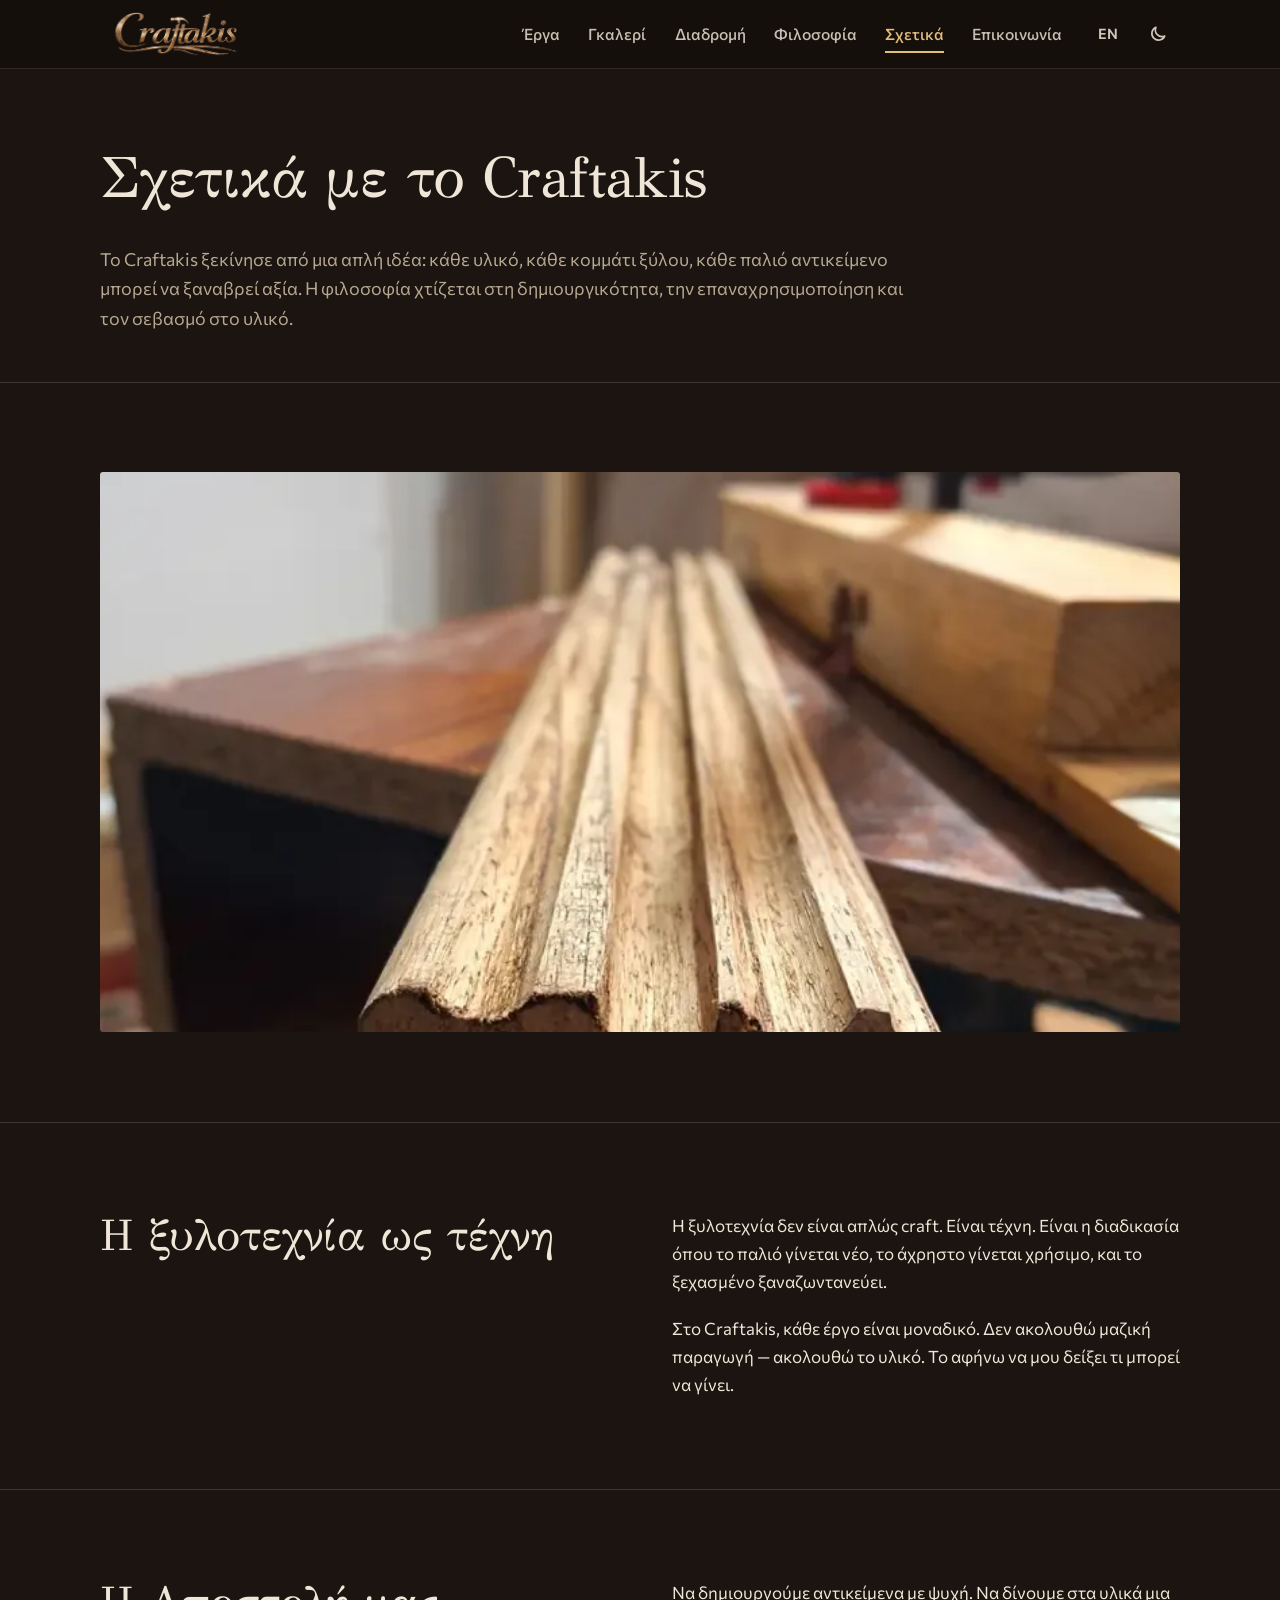
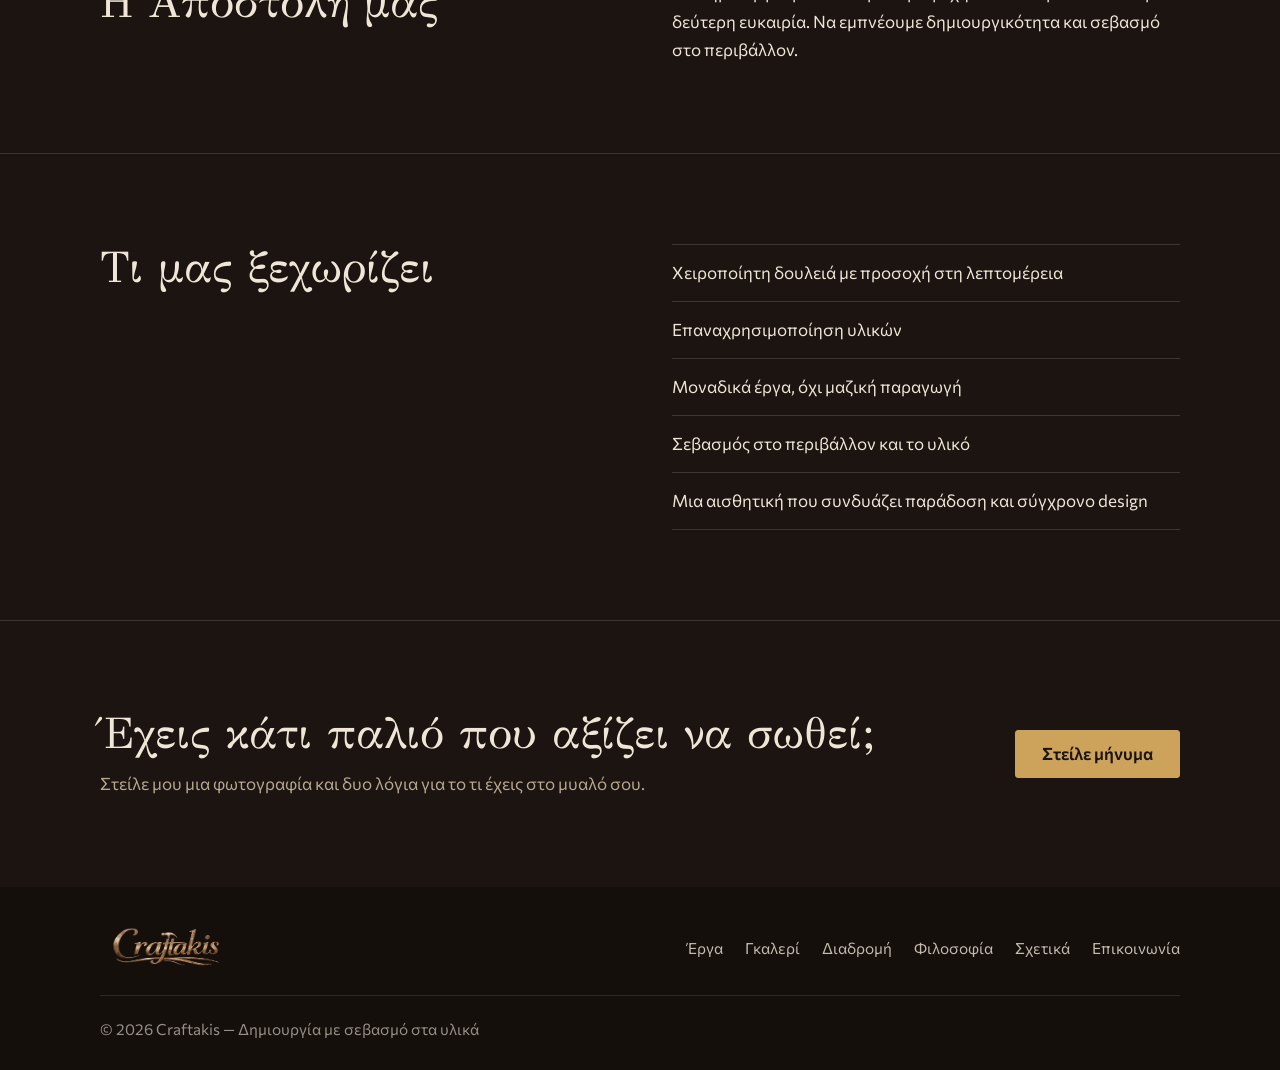
==== about.html @ f89910d8 "Craftakis site" ====
<!DOCTYPE html>
<html lang="el" data-title-en="About • Craftakis">
<head>
    <meta charset="UTF-8">
    <meta name="viewport" content="width=device-width, initial-scale=1.0">
    <title>Σχετικά • Craftakis</title>
    <meta name="description" content="Το Craftakis είναι ένα μικρό εργαστήρι ξυλουργικής: χειροποίητη δουλειά, επαναχρησιμοποίηση υλικών και μοναδικά κομμάτια.">
    <link rel="canonical" href="https://craftakis.gr/about.html">
    <meta name="theme-color" content="#150f0c">
    <meta property="og:type" content="website">
    <meta property="og:site_name" content="Craftakis">
    <meta property="og:title" content="Σχετικά • Craftakis">
    <meta property="og:description" content="Το Craftakis είναι ένα μικρό εργαστήρι ξυλουργικής: χειροποίητη δουλειά, επαναχρησιμοποίηση υλικών και μοναδικά κομμάτια.">
    <meta property="og:url" content="https://craftakis.gr/about.html">
    <meta property="og:image" content="https://craftakis.gr/assets/og.jpg">
    <meta name="twitter:card" content="summary_large_image">
    <link rel="icon" href="/assets/favicon.svg" type="image/svg+xml">
    <script>try{if(localStorage.getItem('craftakisTheme2')==='light')document.documentElement.dataset.theme='light'}catch(e){}</script>
    <link rel="preconnect" href="https://fonts.googleapis.com">
    <link rel="preconnect" href="https://fonts.gstatic.com" crossorigin>
    <link href="https://fonts.googleapis.com/css2?family=Commissioner:wght@400;500;600;700&family=GFS+Didot&display=swap" rel="stylesheet">
    <link rel="stylesheet" href="/style.css?v=20261118">
</head>
<body>
<a class="skip-link" href="#main" data-en="Skip to content">Μετάβαση στο περιεχόμενο</a>

<header class="site-header">
    <div class="wrap header-inner">
        <a class="brand" href="/" aria-label="Craftakis — αρχική">
            <img src="/assets/logo.webp" alt="Craftakis" width="640" height="190">
        </a>

        <nav class="site-nav" id="siteNav" aria-label="Κύρια πλοήγηση">
            <a href="/projects.html" data-en="Projects">Έργα</a>
            <a href="/gallery.html" data-en="Gallery">Γκαλερί</a>
            <a href="/journey.html" data-en="Journey">Διαδρομή</a>
            <a href="/philosophy.html" data-en="Philosophy">Φιλοσοφία</a>
            <a href="/about.html" aria-current="page" data-en="About">Σχετικά</a>
            <a href="/contact.html" data-en="Contact">Επικοινωνία</a>
        </nav>

        <div class="header-tools">
            <button class="tool-btn" id="langToggle" type="button" data-ui-label="langToggle" aria-label="Switch to English"><span data-ui="langLabel">EN</span></button>
            <button class="tool-btn" id="themeToggle" type="button" data-ui-label="themeToggle" aria-label="Αλλαγή θέματος">
                <svg class="icon-moon" viewBox="0 0 24 24" fill="none" stroke="currentColor" stroke-width="2" stroke-linecap="round" stroke-linejoin="round" aria-hidden="true"><path d="M20 14.5A8 8 0 0 1 9.5 4a8 8 0 1 0 10.5 10.5z"/></svg>
                <svg class="icon-sun" viewBox="0 0 24 24" fill="none" stroke="currentColor" stroke-width="2" stroke-linecap="round" aria-hidden="true"><circle cx="12" cy="12" r="4"/><path d="M12 2v2M12 20v2M2 12h2M20 12h2M4.9 4.9l1.4 1.4M17.7 17.7l1.4 1.4M4.9 19.1l1.4-1.4M17.7 6.3l1.4-1.4"/></svg>
            </button>
            <button class="tool-btn menu-btn" id="menuToggle" type="button" aria-controls="siteNav" aria-expanded="false" data-ui-label="menu" aria-label="Μενού">
                <span class="bar"></span><span class="bar"></span><span class="bar"></span>
            </button>
        </div>
    </div>
</header>

<main id="main">
<div class="wrap page-head">
    <h1 data-en="About Craftakis">Σχετικά με το Craftakis</h1>
    <p data-en="Craftakis started from a simple idea: every material, every piece of wood, every old object can regain value. The philosophy is built on creativity, reuse and respect for the material.">Το Craftakis ξεκίνησε από μια απλή ιδέα: κάθε υλικό, κάθε κομμάτι ξύλου, κάθε παλιό αντικείμενο μπορεί να ξαναβρεί αξία. Η φιλοσοφία χτίζεται στη δημιουργικότητα, την επαναχρησιμοποίηση και τον σεβασμό στο υλικό.</p>
</div>

<section class="section">
    <div class="wrap">
        <figure class="wide-photo">
            <img src="/assets/work/tool-cabinet.webp" alt="Εργαλεία χειρός στο εργαστήρι" width="1600" height="2133" loading="lazy" decoding="async">
        </figure>
    </div>
</section>

<section class="section">
    <div class="wrap split">
        <h2 data-en="Woodwork as art">Η ξυλοτεχνία ως τέχνη</h2>
        <div class="prose">
            <p data-en="Woodwork is not just craft. It is art. It is the process where old becomes new, useless becomes useful, and forgotten becomes alive again.">Η ξυλοτεχνία δεν είναι απλώς craft. Είναι τέχνη. Είναι η διαδικασία όπου το παλιό γίνεται νέο, το άχρηστο γίνεται χρήσιμο, και το ξεχασμένο ξαναζωντανεύει.</p>
            <p data-en="At Craftakis, every project is unique. I do not follow mass production — I follow the material. I let it show me what it can become.">Στο Craftakis, κάθε έργο είναι μοναδικό. Δεν ακολουθώ μαζική παραγωγή — ακολουθώ το υλικό. Το αφήνω να μου δείξει τι μπορεί να γίνει.</p>
        </div>
    </div>
</section>

<section class="section">
    <div class="wrap split">
        <h2 data-en="Our Mission">Η Αποστολή μας</h2>
        <div class="prose"><p data-en="To create objects with soul. To give materials a second chance. To inspire creativity and respect for the environment.">Να δημιουργούμε αντικείμενα με ψυχή. Να δίνουμε στα υλικά μια δεύτερη ευκαιρία. Να εμπνέουμε δημιουργικότητα και σεβασμό στο περιβάλλον.</p></div>
    </div>
</section>

<section class="section">
    <div class="wrap split">
        <h2 data-en="What Sets Us Apart">Τι μας ξεχωρίζει</h2>
        <ul class="values">
            <li data-en="Handmade work with attention to detail">Χειροποίητη δουλειά με προσοχή στη λεπτομέρεια</li>
            <li data-en="Reuse of materials">Επαναχρησιμοποίηση υλικών</li>
            <li data-en="Unique projects, not mass production">Μοναδικά έργα, όχι μαζική παραγωγή</li>
            <li data-en="Respect for the environment and the material">Σεβασμός στο περιβάλλον και το υλικό</li>
            <li data-en="An aesthetic that combines tradition and modern design">Μια αισθητική που συνδυάζει παράδοση και σύγχρονο design</li>
        </ul>
    </div>
</section>

<section class="section">
    <div class="wrap cta">
        <div>
            <h2 data-en="Got something old worth saving?">Έχεις κάτι παλιό που αξίζει να σωθεί;</h2>
            <p data-en="Send me a photo and a few words about what you have in mind.">Στείλε μου μια φωτογραφία και δυο λόγια για το τι έχεις στο μυαλό σου.</p>
        </div>
        <a class="btn" href="/contact.html" data-en="Send a message">Στείλε μήνυμα</a>
    </div>
</section>
</main>

<footer class="site-footer">
    <div class="wrap footer-inner">
        <a href="/" aria-label="Craftakis — αρχική"><img src="/assets/logo.webp" alt="Craftakis" width="640" height="190" loading="lazy"></a>
        <nav class="footer-nav" aria-label="Υποσέλιδο">
            <a href="/projects.html" data-en="Projects">Έργα</a>
            <a href="/gallery.html" data-en="Gallery">Γκαλερί</a>
            <a href="/journey.html" data-en="Journey">Διαδρομή</a>
            <a href="/philosophy.html" data-en="Philosophy">Φιλοσοφία</a>
            <a href="/about.html" data-en="About">Σχετικά</a>
            <a href="/contact.html" data-en="Contact">Επικοινωνία</a>
        </nav>
        <p class="footer-copy" data-en="© 2026 Craftakis — Creation with respect for materials">© 2026 Craftakis — Δημιουργία με σεβασμό στα υλικά</p>
    </div>
</footer>

<script src="/script.js?v=20261118" defer></script>
</body>
</html>
---- style.css ----
/* ==========================================================
   CRAFTAKIS — stylesheet
   Χρώματα: καρυδιά (φόντο), περγαμηνή (κείμενο), μπρούντζος (έμφαση)
   Γραμματοσειρές: GFS Didot (τίτλοι), Commissioner (κείμενο) — και οι δύο
   υποστηρίζουν ελληνικά.
   ========================================================== */

:root {
    --bg: #1b1410;
    --bg-raised: #251b15;
    --text: #efe6d8;
    --muted: #b7a892;
    --accent: #cda35c;
    --accent-ink: #1b1410;
    --line: rgba(239, 230, 216, 0.16);
    --field: #130e0b;
    --walnut: #150f0c;
    --walnut-text: #efe6d8;
    --danger: #e08a6f;

    --display: 'GFS Didot', 'Noto Serif Display', Georgia, 'Times New Roman', serif;
    --body: 'Commissioner', system-ui, -apple-system, 'Segoe UI', Roboto, 'Helvetica Neue', Arial, sans-serif;

    --wrap: 1160px;
    --gutter: clamp(20px, 4vw, 40px);
    --radius: 3px;
    --header-h: 68px;
    color-scheme: dark;
}

:root[data-theme='light'] {
    --bg: #f4efe6;
    --bg-raised: #fbf8f2;
    --text: #2a1f17;
    --muted: #6d5d4d;
    --accent: #8a5a2b;
    --accent-ink: #fbf8f2;
    --line: rgba(42, 31, 23, 0.16);
    --field: #ffffff;
    --danger: #a8452a;
    color-scheme: light;
}

/* ---------- Βάση ---------- */
*,
*::before,
*::after {
    box-sizing: border-box;
}

html {
    scroll-behavior: smooth;
    -webkit-text-size-adjust: 100%;
}

body {
    margin: 0;
    min-height: 100vh;
    display: flex;
    flex-direction: column;
    background: var(--bg);
    color: var(--text);
    font-family: var(--body);
    font-size: 1.0625rem;
    line-height: 1.65;
    -webkit-font-smoothing: antialiased;
    text-rendering: optimizeLegibility;
}

main {
    flex: 1;
}

img {
    display: block;
    max-width: 100%;
    height: auto;
}

a {
    color: inherit;
}

button,
input,
textarea {
    font: inherit;
    color: inherit;
}

h1,
h2,
h3 {
    font-family: var(--display);
    font-weight: 400;
    line-height: 1.12;
    margin: 0 0 0.6em;
    text-wrap: balance;
}

h1 {
    font-size: clamp(2.5rem, 6vw, 4.5rem);
    letter-spacing: -0.01em;
}

h2 {
    font-size: clamp(1.85rem, 3.4vw, 2.75rem);
}

h3 {
    font-size: clamp(1.3rem, 2vw, 1.6rem);
}

p {
    margin: 0 0 1.1em;
    max-width: 68ch;
}

:focus-visible {
    outline: 2px solid var(--accent);
    outline-offset: 3px;
}

.wrap {
    width: 100%;
    max-width: var(--wrap);
    margin: 0 auto;
    padding: 0 var(--gutter);
}

.skip-link {
    position: absolute;
    left: 12px;
    top: -60px;
    z-index: 200;
    padding: 10px 16px;
    background: var(--accent);
    color: var(--accent-ink);
    border-radius: var(--radius);
    text-decoration: none;
    font-weight: 600;
}

.skip-link:focus {
    top: 12px;
}

.muted {
    color: var(--muted);
}

/* ---------- Κουμπιά ---------- */
.btn {
    display: inline-flex;
    align-items: center;
    justify-content: center;
    min-height: 48px;
    padding: 0 26px;
    border: 1px solid var(--accent);
    border-radius: var(--radius);
    background: var(--accent);
    color: var(--accent-ink);
    font-weight: 600;
    text-decoration: none;
    cursor: pointer;
    transition: filter 0.15s ease, background 0.15s ease, color 0.15s ease;
}

.btn:hover {
    filter: brightness(1.1);
}

.btn-ghost {
    background: transparent;
    color: var(--text);
    border-color: var(--line);
}

.btn-ghost:hover {
    filter: none;
    border-color: var(--accent);
    color: var(--accent);
}

.text-link {
    color: var(--accent);
    font-weight: 600;
    text-underline-offset: 4px;
}

/* ---------- Κεφαλίδα ---------- */
.site-header {
    position: sticky;
    top: 0;
    z-index: 100;
    background: var(--walnut);
    color: var(--walnut-text);
    border-bottom: 1px solid rgba(239, 230, 216, 0.12);
}

.header-inner {
    display: flex;
    align-items: center;
    gap: 24px;
    min-height: var(--header-h);
}

.brand {
    display: inline-flex;
    align-items: center;
    flex-shrink: 0;
}

.brand img {
    height: 46px;
    width: auto;
}

.site-nav {
    display: flex;
    align-items: center;
    gap: clamp(14px, 2.2vw, 30px);
    margin-left: auto;
}

.site-nav a {
    position: relative;
    padding: 8px 0;
    color: rgba(239, 230, 216, 0.82);
    font-size: 0.98rem;
    font-weight: 500;
    text-decoration: none;
    white-space: nowrap;
}

.site-nav a:hover {
    color: #fff;
}

.site-nav a[aria-current='page'] {
    color: #e3bd7b;
}

.site-nav a[aria-current='page']::after {
    content: '';
    position: absolute;
    left: 0;
    right: 0;
    bottom: 2px;
    height: 2px;
    background: #e3bd7b;
}

.header-tools {
    display: flex;
    align-items: center;
    gap: 6px;
}

.tool-btn {
    display: inline-flex;
    align-items: center;
    justify-content: center;
    min-width: 44px;
    height: 44px;
    padding: 0 10px;
    background: transparent;
    border: 1px solid transparent;
    border-radius: var(--radius);
    color: rgba(239, 230, 216, 0.86);
    font-size: 0.9rem;
    font-weight: 600;
    cursor: pointer;
}

.tool-btn:hover {
    border-color: rgba(239, 230, 216, 0.3);
    color: #fff;
}

.tool-btn svg {
    width: 20px;
    height: 20px;
}

.icon-sun {
    display: none;
}

:root[data-theme='light'] .icon-sun {
    display: block;
}

:root[data-theme='light'] .icon-moon {
    display: none;
}

.menu-btn {
    display: none;
}

.menu-btn .bar {
    display: block;
    width: 20px;
    height: 2px;
    background: currentColor;
    transition: transform 0.2s ease, opacity 0.2s ease;
}

.menu-btn .bar + .bar {
    margin-top: 5px;
}

.menu-btn[aria-expanded='true'] .bar:nth-child(1) {
    transform: translateY(7px) rotate(45deg);
}

.menu-btn[aria-expanded='true'] .bar:nth-child(2) {
    opacity: 0;
}

.menu-btn[aria-expanded='true'] .bar:nth-child(3) {
    transform: translateY(-7px) rotate(-45deg);
}

@media (max-width: 900px) {
    .menu-btn {
        display: inline-flex;
        flex-direction: column;
    }

    .header-tools {
        margin-left: auto;
    }

    .site-nav {
        position: absolute;
        top: 100%;
        left: 0;
        right: 0;
        display: none;
        flex-direction: column;
        align-items: stretch;
        gap: 0;
        margin: 0;
        padding: 8px var(--gutter) 20px;
        background: var(--walnut);
        border-bottom: 1px solid rgba(239, 230, 216, 0.12);
    }

    .site-nav.open {
        display: flex;
    }

    .site-nav a {
        padding: 14px 0;
        font-size: 1.1rem;
        border-bottom: 1px solid rgba(239, 230, 216, 0.1);
    }

    .site-nav a[aria-current='page']::after {
        display: none;
    }
}

/* ---------- Hero ---------- */
.hero {
    padding: clamp(36px, 6vw, 80px) 0 clamp(48px, 7vw, 96px);
}

.hero-grid {
    display: grid;
    grid-template-columns: minmax(0, 0.9fr) minmax(0, 1.1fr);
    gap: clamp(28px, 5vw, 64px);
    align-items: center;
}

.hero-copy h1 {
    margin-bottom: 0.35em;
}

.hero-lead {
    font-size: clamp(1.1rem, 1.6vw, 1.3rem);
    color: var(--muted);
    max-width: 34ch;
    margin-bottom: 1.8em;
}

.hero-actions {
    display: flex;
    flex-wrap: wrap;
    gap: 12px;
}

.hero-figure {
    margin: 0;
}

.hero-figure figcaption,
.compare-caption {
    margin-top: 12px;
    font-size: 0.95rem;
    color: var(--muted);
}

@media (max-width: 860px) {
    .hero-grid {
        grid-template-columns: 1fr;
    }

    .hero-lead {
        max-width: none;
    }
}

/* ---------- Σύγκριση πριν / μετά ---------- */
.compare {
    --pos: 50%;
    position: relative;
    aspect-ratio: var(--ratio, 4 / 3);
    overflow: hidden;
    border-radius: var(--radius);
    background: var(--bg-raised);
    user-select: none;
    -webkit-user-select: none;
}

.compare img {
    position: absolute;
    inset: 0;
    width: 100%;
    height: 100%;
    object-fit: cover;
    pointer-events: none;
}

.compare .compare-before {
    clip-path: inset(0 calc(100% - var(--pos)) 0 0);
}

.compare-tag {
    position: absolute;
    top: 12px;
    padding: 4px 10px;
    background: rgba(21, 15, 12, 0.78);
    color: #efe6d8;
    border-radius: var(--radius);
    font-size: 0.82rem;
    font-weight: 600;
    pointer-events: none;
}

.compare-tag.before {
    left: 12px;
}

.compare-tag.after {
    right: 12px;
}

.compare-handle {
    position: absolute;
    top: 0;
    bottom: 0;
    left: var(--pos);
    width: 2px;
    margin-left: -1px;
    background: #e3bd7b;
    pointer-events: none;
}

.compare-handle::after {
    content: '';
    position: absolute;
    top: 50%;
    left: 50%;
    width: 44px;
    height: 44px;
    transform: translate(-50%, -50%);
    border-radius: 50%;
    background: #e3bd7b
        url("data:image/svg+xml,%3Csvg xmlns='http://www.w3.org/2000/svg' viewBox='0 0 24 24' fill='none' stroke='%231b1410' stroke-width='2.2' stroke-linecap='round' stroke-linejoin='round'%3E%3Cpath d='M9 6l-5 6 5 6M15 6l5 6-5 6'/%3E%3C/svg%3E")
        center / 22px no-repeat;
    box-shadow: 0 2px 10px rgba(0, 0, 0, 0.45);
}

.compare input[type='range'] {
    position: absolute;
    inset: 0;
    width: 100%;
    height: 100%;
    margin: 0;
    opacity: 0;
    cursor: ew-resize;
    touch-action: pan-y;
    -webkit-appearance: none;
    appearance: none;
}

.compare:has(input:focus-visible) {
    outline: 2px solid var(--accent);
    outline-offset: 3px;
}

@media (prefers-reduced-motion: no-preference) {
    .compare.nudge {
        animation: nudge 1.6s ease-in-out 0.5s 1 both;
    }
}

@property --pos {
    syntax: '<percentage>';
    inherits: true;
    initial-value: 50%;
}

@keyframes nudge {
    0%,
    100% {
        --pos: 50%;
    }
    35% {
        --pos: 68%;
    }
    70% {
        --pos: 36%;
    }
}

.ba-list {
    display: grid;
    grid-template-columns: repeat(2, minmax(0, 1fr));
    gap: clamp(28px, 4vw, 48px) clamp(20px, 3vw, 36px);
}

.ba-item h3 {
    margin: 16px 0 4px;
}

.ba-item p {
    margin: 0;
    color: var(--muted);
    font-size: 0.98rem;
}

.ba-side {
    display: grid;
    grid-template-columns: 1fr 1fr;
    gap: 6px;
}

.ba-side figure {
    position: relative;
    margin: 0;
    aspect-ratio: 2 / 3;
    overflow: hidden;
    border-radius: var(--radius);
    background: var(--bg-raised);
}

.ba-side img {
    width: 100%;
    height: 100%;
    object-fit: cover;
}

@media (max-width: 760px) {
    .ba-list {
        grid-template-columns: 1fr;
    }
}

/* ---------- Ενότητες ---------- */
.section {
    padding: clamp(48px, 7vw, 96px) 0;
    border-top: 1px solid var(--line);
}

.section-head {
    display: flex;
    flex-wrap: wrap;
    align-items: baseline;
    justify-content: space-between;
    gap: 8px 24px;
    margin-bottom: clamp(24px, 3.5vw, 44px);
}

.section-head h2 {
    margin: 0;
}

.section-head p {
    flex: 0 0 100%;
    margin: 0;
    color: var(--muted);
}

.split {
    display: grid;
    grid-template-columns: minmax(0, 1fr) minmax(0, 1fr);
    gap: clamp(24px, 5vw, 72px);
    align-items: start;
}

.split > h2 {
    margin: 0;
}

@media (max-width: 760px) {
    .split {
        grid-template-columns: 1fr;
    }
}

.pillars {
    list-style: none;
    margin: clamp(32px, 5vw, 56px) 0 0;
    padding: 0;
    display: grid;
    grid-template-columns: repeat(3, minmax(0, 1fr));
    gap: 0 clamp(20px, 3vw, 40px);
}

.pillars li {
    padding-top: 18px;
    border-top: 2px solid var(--accent);
    color: var(--muted);
}

.pillars strong {
    display: block;
    margin-bottom: 6px;
    font-family: var(--display);
    font-weight: 400;
    font-size: 1.35rem;
    color: var(--text);
}

@media (max-width: 760px) {
    .pillars {
        grid-template-columns: 1fr;
        gap: 24px;
    }
}

/* ---------- Κατηγορίες έργων ---------- */
.cats {
    display: grid;
    grid-template-columns: repeat(4, minmax(0, 1fr));
    gap: clamp(14px, 2vw, 24px);
}

.cat {
    display: block;
    text-decoration: none;
}

.cat-photo {
    aspect-ratio: 3 / 4;
    overflow: hidden;
    border-radius: var(--radius);
    background: var(--bg-raised);
}

.cat-photo img {
    width: 100%;
    height: 100%;
    object-fit: cover;
    transition: transform 0.5s ease;
}

.cat:hover .cat-photo img {
    transform: scale(1.04);
}

.cat h3 {
    margin: 14px 0 0;
    font-size: 1.3rem;
}

.cat:hover h3 {
    color: var(--accent);
}

@media (max-width: 860px) {
    .cats {
        grid-template-columns: repeat(2, minmax(0, 1fr));
    }
}

/* Σελίδα έργων: κείμενο + φωτογραφία εναλλάξ */
.project {
    display: grid;
    grid-template-columns: minmax(0, 1fr) minmax(0, 1fr);
    gap: clamp(24px, 5vw, 72px);
    align-items: center;
}

.project:nth-of-type(even) .project-photo {
    order: -1;
}

.project-photo {
    aspect-ratio: 4 / 3;
    overflow: hidden;
    border-radius: var(--radius);
    background: var(--bg-raised);
}

.project-photo:empty {
    display: none;
}

.project-photo button {
    display: block;
    width: 100%;
    height: 100%;
    padding: 0;
    border: 0;
    background: none;
    cursor: zoom-in;
}

.project-photo img {
    width: 100%;
    height: 100%;
    object-fit: cover;
}

/* Κατηγορία με περισσότερα έργα: κύρια φωτογραφία + μικρογραφίες από κάτω */
.project-photo.has-more {
    aspect-ratio: auto;
    overflow: visible;
    background: none;
}

.project-main {
    aspect-ratio: 4 / 3;
    overflow: hidden;
    border-radius: var(--radius);
    background: var(--bg-raised);
}

.project-more {
    display: grid;
    grid-template-columns: repeat(auto-fill, minmax(92px, 1fr));
    gap: 10px;
    margin-top: 10px;
}

.project-more button {
    aspect-ratio: 1;
    height: auto;
    overflow: hidden;
    border-radius: calc(var(--radius) * .7);
    background: var(--bg-raised);
}

.project-more button:hover img {
    transform: scale(1.05);
}

.project-more img {
    transition: transform .25s ease;
}

@media (prefers-reduced-motion: reduce) {
    .project-more img { transition: none; }
}

@media (max-width: 760px) {
    .project {
        grid-template-columns: 1fr;
    }

    .project:nth-of-type(even) .project-photo {
        order: 0;
    }
}

/* ---------- Εσωτερικές σελίδες ---------- */
.page-head {
    padding-top: clamp(40px, 6vw, 80px);
    padding-bottom: clamp(28px, 4vw, 48px);
}

.page-head h1 {
    font-size: clamp(2.2rem, 5vw, 3.6rem);
}

.page-head p {
    font-size: clamp(1.05rem, 1.4vw, 1.2rem);
    color: var(--muted);
}

.page-head p:last-child {
    margin-bottom: 0;
}

.prose p:last-child {
    margin-bottom: 0;
}

.prose strong {
    color: var(--accent);
    font-weight: 600;
}

.values {
    list-style: none;
    margin: 0;
    padding: 0;
    max-width: 68ch;
}

.values li {
    padding: 14px 0;
    border-bottom: 1px solid var(--line);
}

.values li:first-child {
    border-top: 1px solid var(--line);
}

.wide-photo {
    margin: 0;
}

.wide-photo img {
    width: 100%;
    max-height: 560px;
    object-fit: cover;
    border-radius: var(--radius);
}

.timeline {
    list-style: none;
    margin: 0;
    padding: 0 0 0 28px;
    border-left: 1px solid var(--line);
    max-width: 72ch;
}

.timeline li {
    position: relative;
    padding-bottom: 36px;
}

.timeline li:last-child {
    padding-bottom: 0;
}

.timeline li::before {
    content: '';
    position: absolute;
    left: -34px;
    top: 0.55em;
    width: 11px;
    height: 11px;
    border-radius: 50%;
    background: var(--accent);
}

.timeline h3 {
    margin-bottom: 0.3em;
}

.timeline p {
    margin: 0;
    color: var(--muted);
}

/* ---------- Γκαλερί ---------- */
.gallery-grid {
    columns: 3;
    column-gap: 16px;
}

.gallery-item {
    position: relative;
    break-inside: avoid;
    margin: 0 0 16px;
    overflow: hidden;
    border-radius: var(--radius);
    background: var(--bg-raised);
}

.gallery-open {
    display: block;
    width: 100%;
    padding: 0;
    border: 0;
    background: none;
    cursor: zoom-in;
    text-align: left;
}

.gallery-open img {
    width: 100%;
    transition: transform 0.5s ease;
}

.gallery-item:hover .gallery-open img {
    transform: scale(1.03);
}

.gallery-caption {
    position: absolute;
    left: 0;
    right: 0;
    bottom: 0;
    padding: 36px 14px 12px;
    background: linear-gradient(180deg, rgba(21, 15, 12, 0) 0%, rgba(21, 15, 12, 0.88) 100%);
    color: #efe6d8;
    font-size: 0.95rem;
    font-weight: 500;
    line-height: 1.35;
    pointer-events: none;
}

.gallery-caption small {
    display: block;
    font-size: 0.85rem;
    font-weight: 400;
    color: rgba(239, 230, 216, 0.75);
}

.heart-btn {
    position: absolute;
    top: 8px;
    right: 8px;
    display: inline-flex;
    align-items: center;
    gap: 6px;
    min-width: 44px;
    height: 40px;
    padding: 0 12px;
    border: 0;
    border-radius: 999px;
    background: rgba(21, 15, 12, 0.72);
    color: #efe6d8;
    font-size: 0.9rem;
    font-weight: 600;
    cursor: pointer;
}

.heart-btn svg {
    width: 17px;
    height: 17px;
    fill: none;
    stroke: currentColor;
    stroke-width: 2;
}

.heart-btn[aria-pressed='true'] {
    color: #f0a18c;
}

.heart-btn[aria-pressed='true'] svg {
    fill: currentColor;
}

.heart-btn .count:empty {
    display: none;
}

@media (max-width: 900px) {
    .gallery-grid {
        columns: 2;
        column-gap: 10px;
    }

    .gallery-item {
        margin-bottom: 10px;
    }
}

@media (max-width: 480px) {
    .gallery-caption small {
        display: none;
    }
}

/* ---------- Προβολή φωτογραφίας ---------- */
.lightbox {
    width: 100vw;
    max-width: 100vw;
    height: 100vh;
    height: 100dvh;
    max-height: 100dvh;
    margin: 0;
    padding: 0;
    border: 0;
    background: rgba(12, 8, 6, 0.96);
    color: #efe6d8;
}

.lightbox::backdrop {
    background: rgba(12, 8, 6, 0.96);
}

.lightbox-inner {
    display: grid;
    grid-template-rows: 1fr auto;
    height: 100%;
    padding: 56px clamp(12px, 5vw, 72px) 20px;
}

.lightbox-img {
    width: 100%;
    height: 100%;
    min-height: 0;
    object-fit: contain;
}

.lightbox-caption {
    padding-top: 14px;
    text-align: center;
    font-size: 1rem;
}

.lightbox-caption small {
    display: block;
    color: rgba(239, 230, 216, 0.7);
}

.lightbox-btn {
    position: absolute;
    display: inline-flex;
    align-items: center;
    justify-content: center;
    width: 48px;
    height: 48px;
    border: 0;
    border-radius: 50%;
    background: rgba(239, 230, 216, 0.1);
    color: #efe6d8;
    cursor: pointer;
}

.lightbox-btn:hover {
    background: rgba(239, 230, 216, 0.22);
}

.lightbox-btn svg {
    width: 22px;
    height: 22px;
}

.lightbox-close {
    top: 8px;
    right: 8px;
}

.lightbox-prev,
.lightbox-next {
    top: 50%;
    transform: translateY(-50%);
}

.lightbox-prev {
    left: 8px;
}

.lightbox-next {
    right: 8px;
}

.lightbox-btn[hidden] {
    display: none;
}

/* ---------- Επικοινωνία ---------- */
.contact-grid {
    display: grid;
    grid-template-columns: minmax(0, 0.8fr) minmax(0, 1.2fr);
    gap: clamp(28px, 5vw, 72px);
    align-items: start;
}

.contact-details dt {
    margin-top: 18px;
    font-size: 0.92rem;
    color: var(--muted);
}

.contact-details dt:first-child {
    margin-top: 0;
}

.contact-details dd {
    margin: 2px 0 0;
    font-size: 1.15rem;
}

.contact-form {
    display: grid;
    gap: 18px;
}

.field label {
    display: block;
    margin-bottom: 6px;
    font-weight: 600;
    font-size: 0.98rem;
}

.field input,
.field textarea {
    display: block;
    width: 100%;
    padding: 13px 14px;
    background: var(--field);
    border: 1px solid var(--line);
    border-radius: var(--radius);
    font-size: 1rem;
}

.field textarea {
    min-height: 160px;
    resize: vertical;
}

.field input:focus,
.field textarea:focus {
    outline: 2px solid var(--accent);
    outline-offset: 1px;
    border-color: var(--accent);
}

.contact-form .btn {
    justify-self: start;
}

.hp {
    position: absolute;
    left: -9999px;
}

@media (max-width: 760px) {
    .contact-grid {
        grid-template-columns: 1fr;
    }

    .contact-form .btn {
        justify-self: stretch;
    }
}

/* ---------- Κάλεσμα σε επικοινωνία ---------- */
.cta {
    display: flex;
    flex-wrap: wrap;
    align-items: center;
    justify-content: space-between;
    gap: 20px 40px;
}

.cta h2 {
    margin: 0 0 0.25em;
}

.cta p {
    margin: 0;
    color: var(--muted);
}

/* ---------- Υποσέλιδο ---------- */
.site-footer {
    background: var(--walnut);
    color: rgba(239, 230, 216, 0.8);
    padding: 40px 0 28px;
    font-size: 0.96rem;
}

.footer-inner {
    display: flex;
    flex-wrap: wrap;
    align-items: center;
    justify-content: space-between;
    gap: 20px 32px;
}

.footer-inner img {
    height: 40px;
    width: auto;
}

.footer-nav {
    display: flex;
    flex-wrap: wrap;
    gap: 6px 22px;
}

.footer-nav a {
    padding: 6px 0;
    color: inherit;
    text-decoration: none;
}

.footer-nav a:hover {
    color: #e3bd7b;
}

.footer-copy {
    flex-basis: 100%;
    margin: 8px 0 0;
    padding-top: 20px;
    border-top: 1px solid rgba(239, 230, 216, 0.12);
    max-width: none;
    color: rgba(239, 230, 216, 0.6);
}

@media (prefers-reduced-motion: reduce) {
    html {
        scroll-behavior: auto;
    }

    * {
        transition: none !important;
        animation: none !important;
    }
}

/* ---------- Ήπια κίνηση (μόνο όταν το JavaScript την ενεργοποιεί) ---------- */
.motion .rv {
    opacity: 0;
    transform: translateY(14px);
    transition: opacity 0.7s ease, transform 0.7s cubic-bezier(0.22, 0.61, 0.36, 1);
}

.motion .rv.in {
    opacity: 1;
    transform: none;
}

.motion .img-fade {
    opacity: 0;
    transition: opacity 0.6s ease;
}

.motion .img-fade.img-in {
    opacity: 1;
}

@media (prefers-reduced-motion: reduce) {
    .motion .rv,
    .motion .img-fade {
        opacity: 1;
        transform: none;
        transition: none;
    }
}

/* ---------- Ενσωματωμένα βίντεο και cookies ---------- */
.embed {
    margin-inline: auto;
    max-width: 100%;
    border-radius: var(--radius);
    overflow: hidden;
    background: var(--bg-raised);
    border: 1px solid var(--line);
}

.embed iframe {
    display: block;
    width: 100%;
    height: 100%;
    border: 0;
}

.embed-youtube { max-width: 820px; aspect-ratio: 16 / 9; }
.embed-instagram { max-width: 400px; aspect-ratio: 9 / 15; }
.embed-tiktok { max-width: 340px; aspect-ratio: 325 / 740; }

.embed-wait {
    display: grid;
    gap: 14px;
    justify-items: center;
    align-content: center;
    height: 100%;
    padding: 24px;
    text-align: center;
    color: var(--muted);
}

.embed-wait p { margin: 0; }

.cookie-banner {
    position: fixed;
    left: 16px;
    right: 16px;
    bottom: 16px;
    z-index: 60;
    max-width: 760px;
    margin-inline: auto;
    display: grid;
    gap: 14px;
    padding: 18px 20px;
    background: var(--bg-raised);
    color: var(--text);
    border: 1px solid var(--line);
    border-radius: var(--radius);
    box-shadow: 0 10px 40px rgba(0, 0, 0, 0.35);
}

.cookie-banner p { margin: 0; font-size: 0.95rem; }
.cookie-actions { display: flex; flex-wrap: wrap; gap: 10px; }

.cookie-settings {
    background: none;
    border: 0;
    padding: 0;
    color: inherit;
    font: inherit;
    text-decoration: underline;
    cursor: pointer;
}
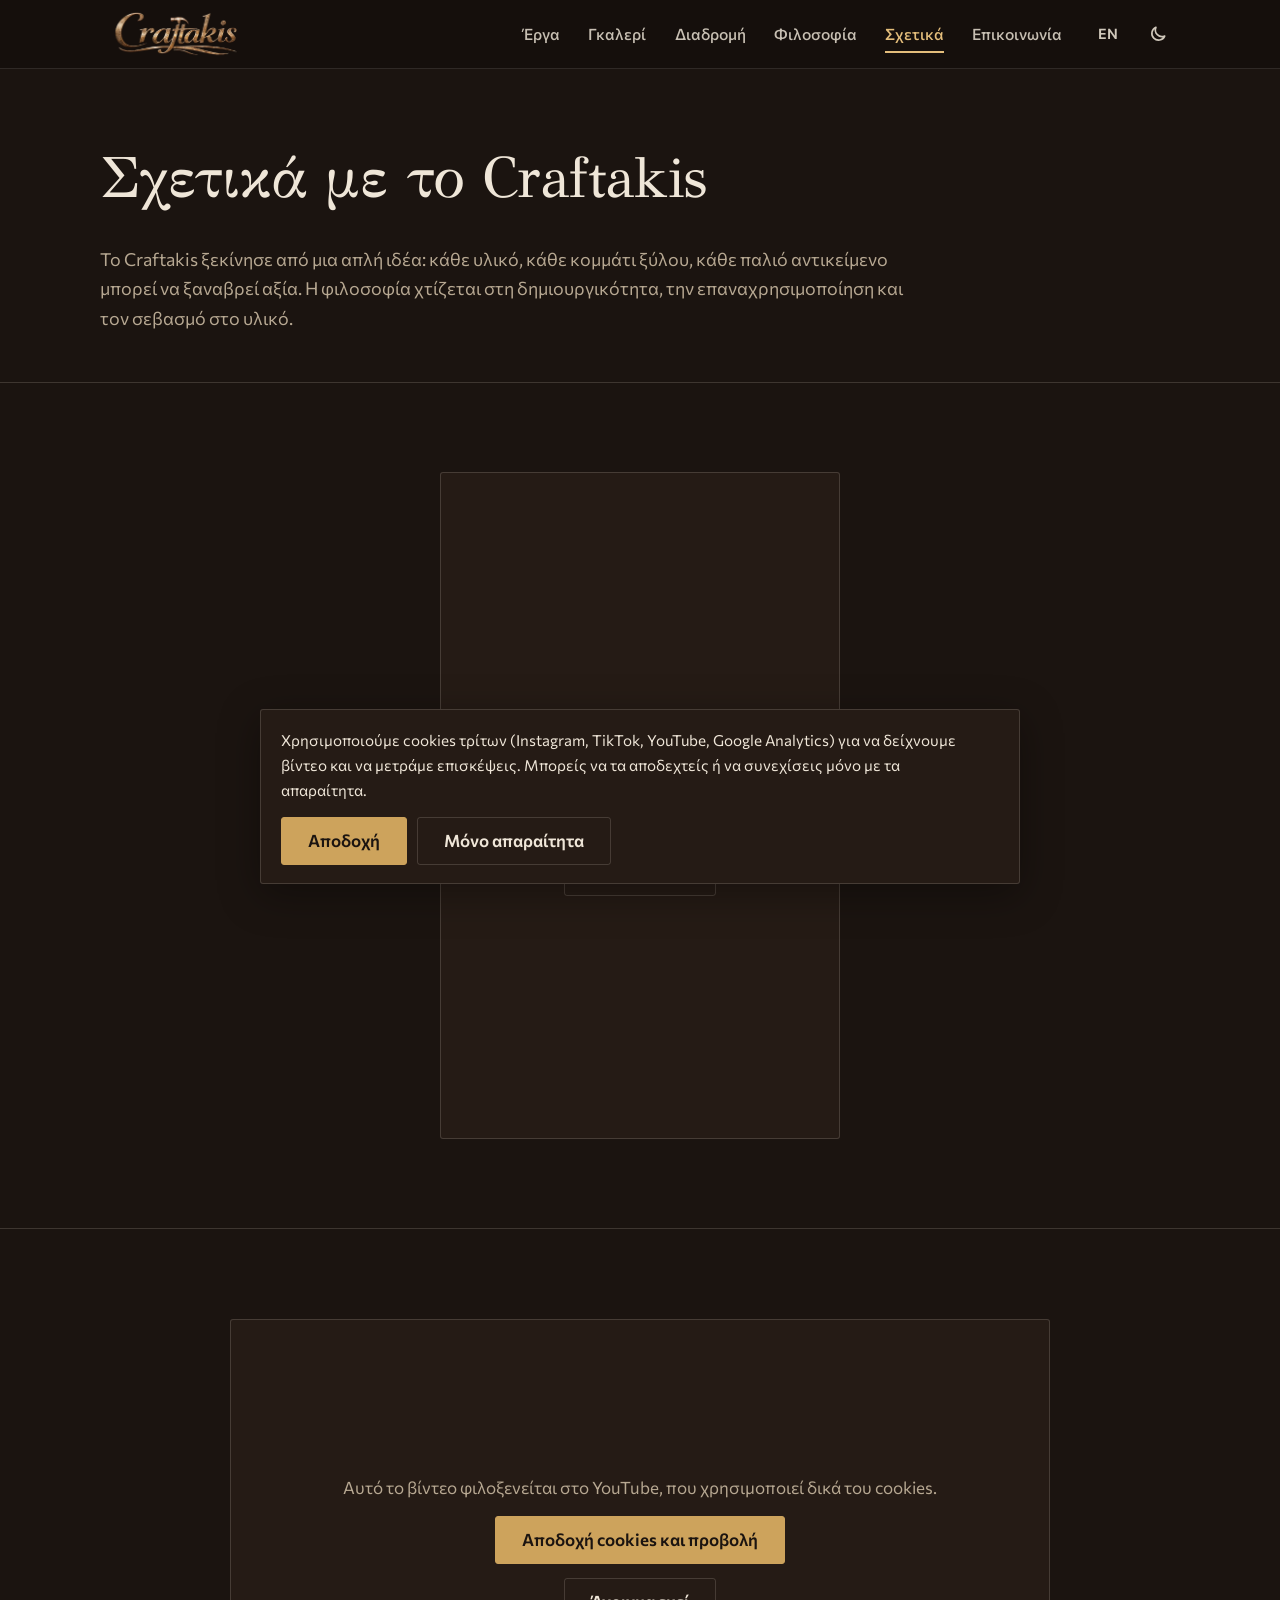
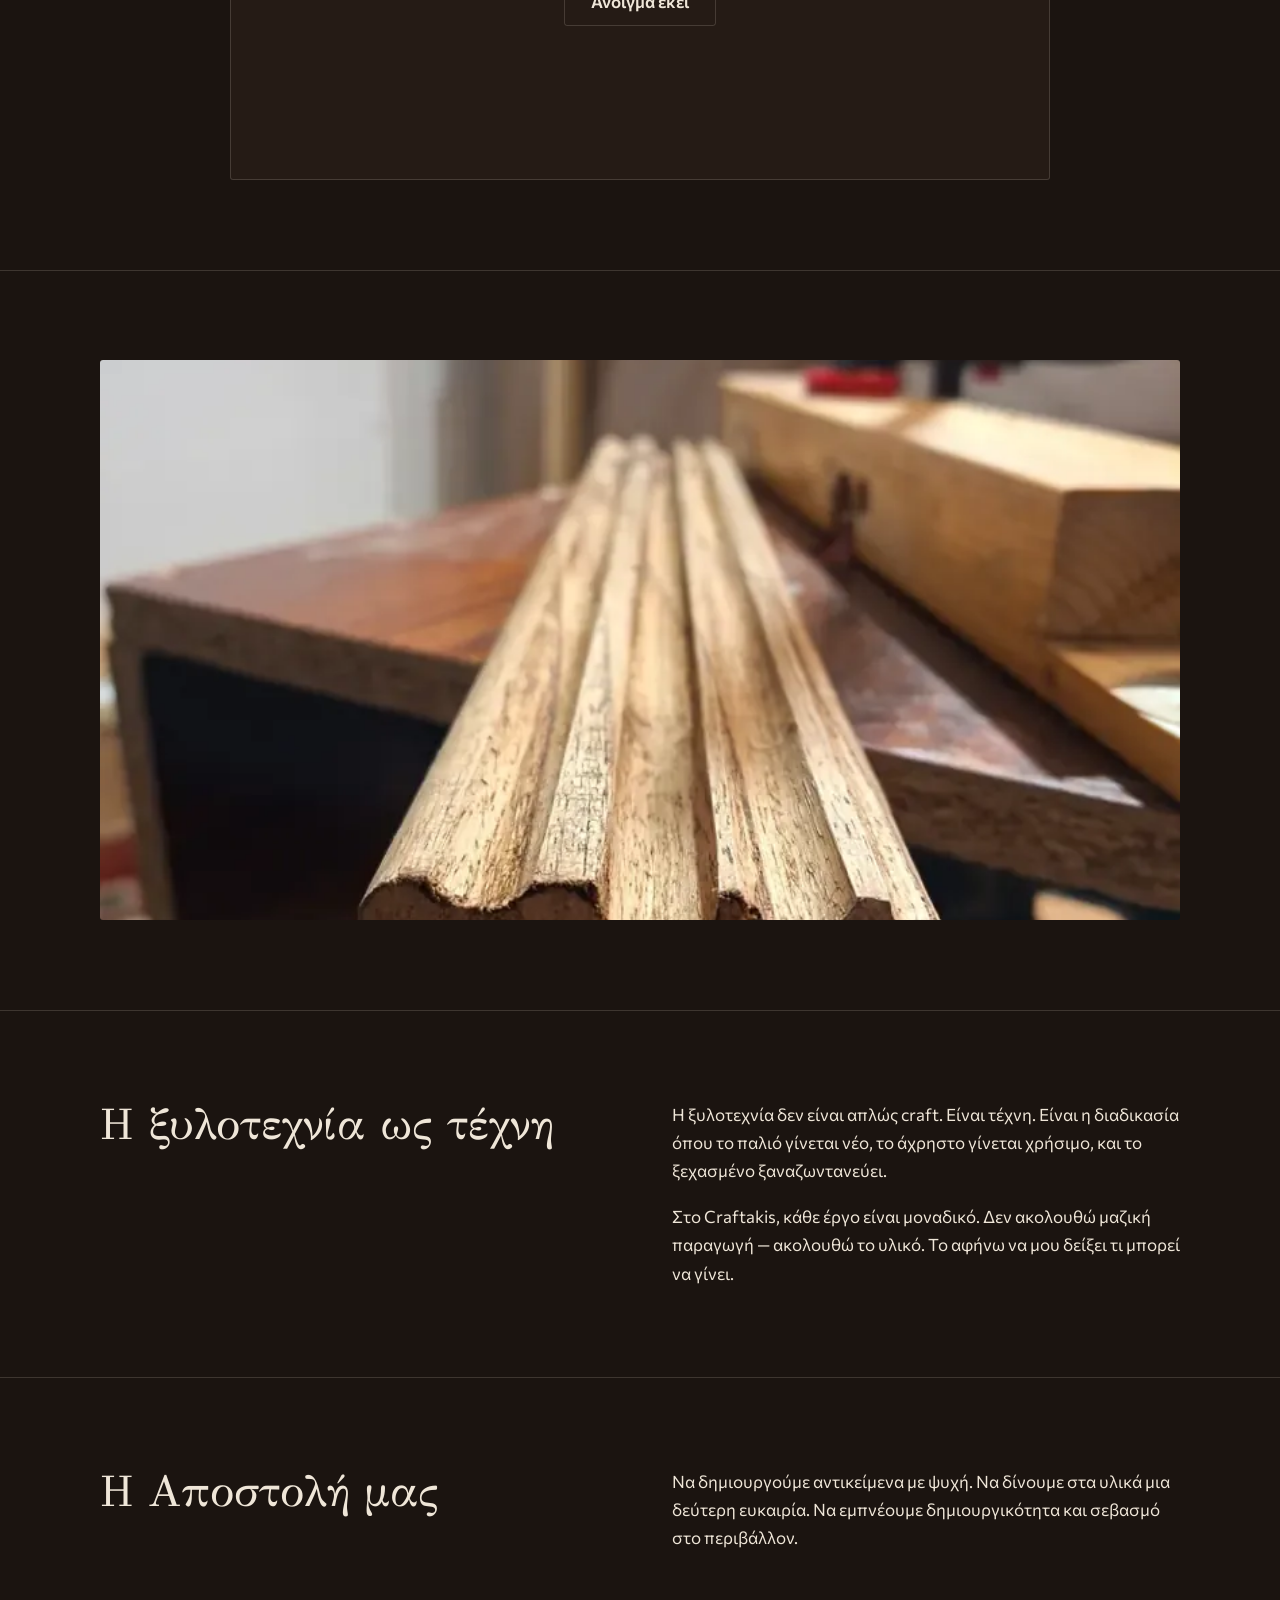
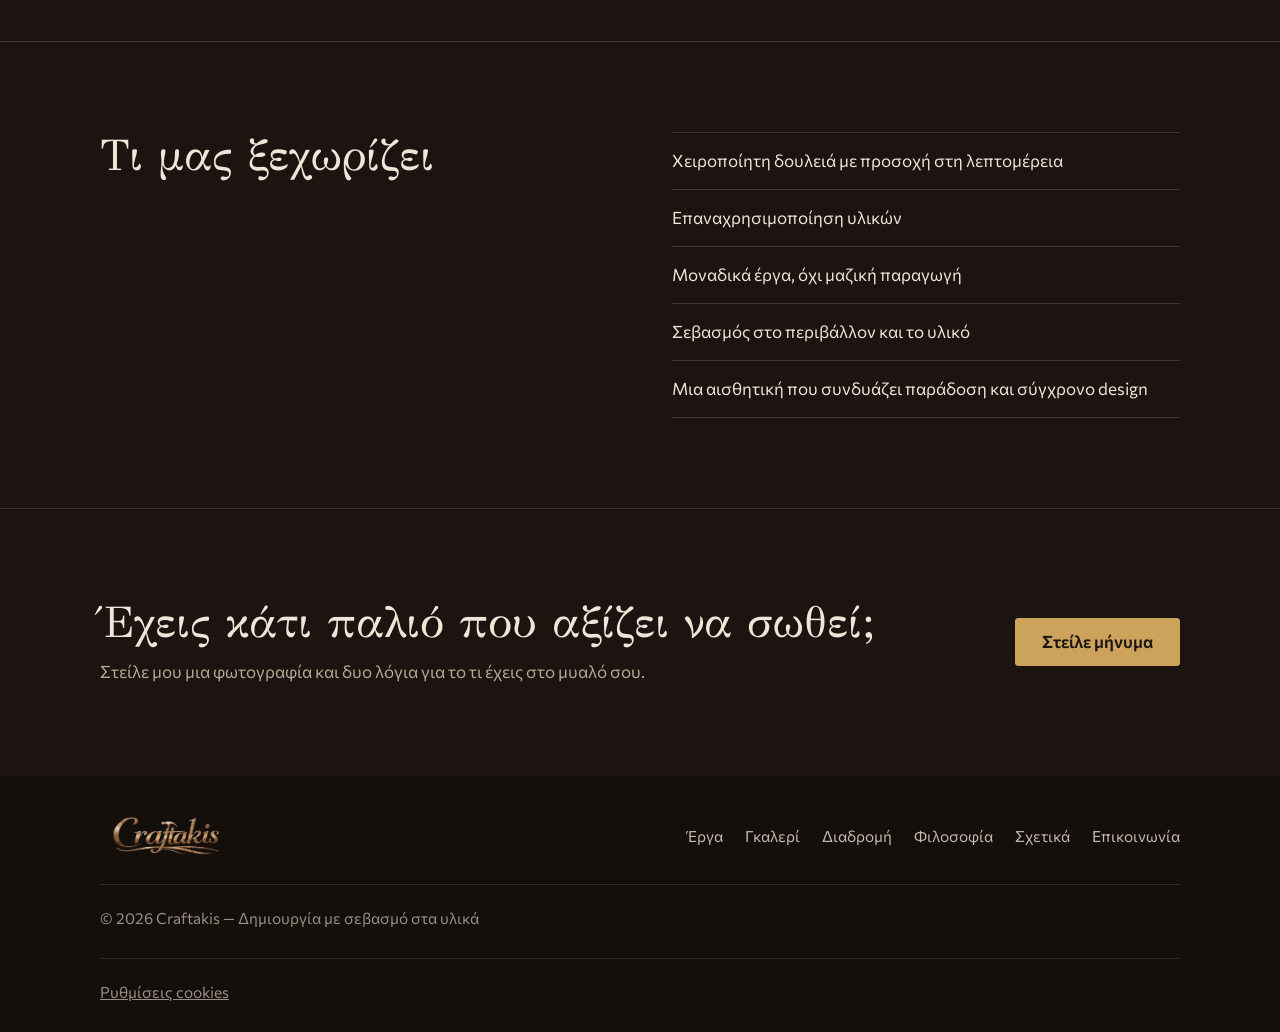
==== commit b5aa1cf4: "Videos test" ====
--- a/about.html
+++ b/about.html
@@ -57,6 +57,18 @@
     <h1 data-en="About Craftakis">Σχετικά με το Craftakis</h1>
     <p data-en="Craftakis started from a simple idea: every material, every piece of wood, every old object can regain value. The philosophy is built on creativity, reuse and respect for the material.">Το Craftakis ξεκίνησε από μια απλή ιδέα: κάθε υλικό, κάθε κομμάτι ξύλου, κάθε παλιό αντικείμενο μπορεί να ξαναβρεί αξία. Η φιλοσοφία χτίζεται στη δημιουργικότητα, την επαναχρησιμοποίηση και τον σεβασμό στο υλικό.</p>
 </div>
+
+<section class="section">
+    <div class="wrap">
+        <div class="embed embed-instagram" data-embed="https://www.instagram.com/reel/DfxaffEy71m/embed" data-link="https://www.instagram.com/reel/DfxaffEy71m/" data-label="Instagram"></div>
+    </div>
+</section>
+
+<section class="section">
+    <div class="wrap">
+        <div class="embed embed-youtube" data-embed="https://www.youtube-nocookie.com/embed/vQRmKeP6Ols" data-link="https://www.youtube.com/watch?v=vQRmKeP6Ols" data-label="YouTube"></div>
+    </div>
+</section>
 
 <section class="section">
     <div class="wrap">
